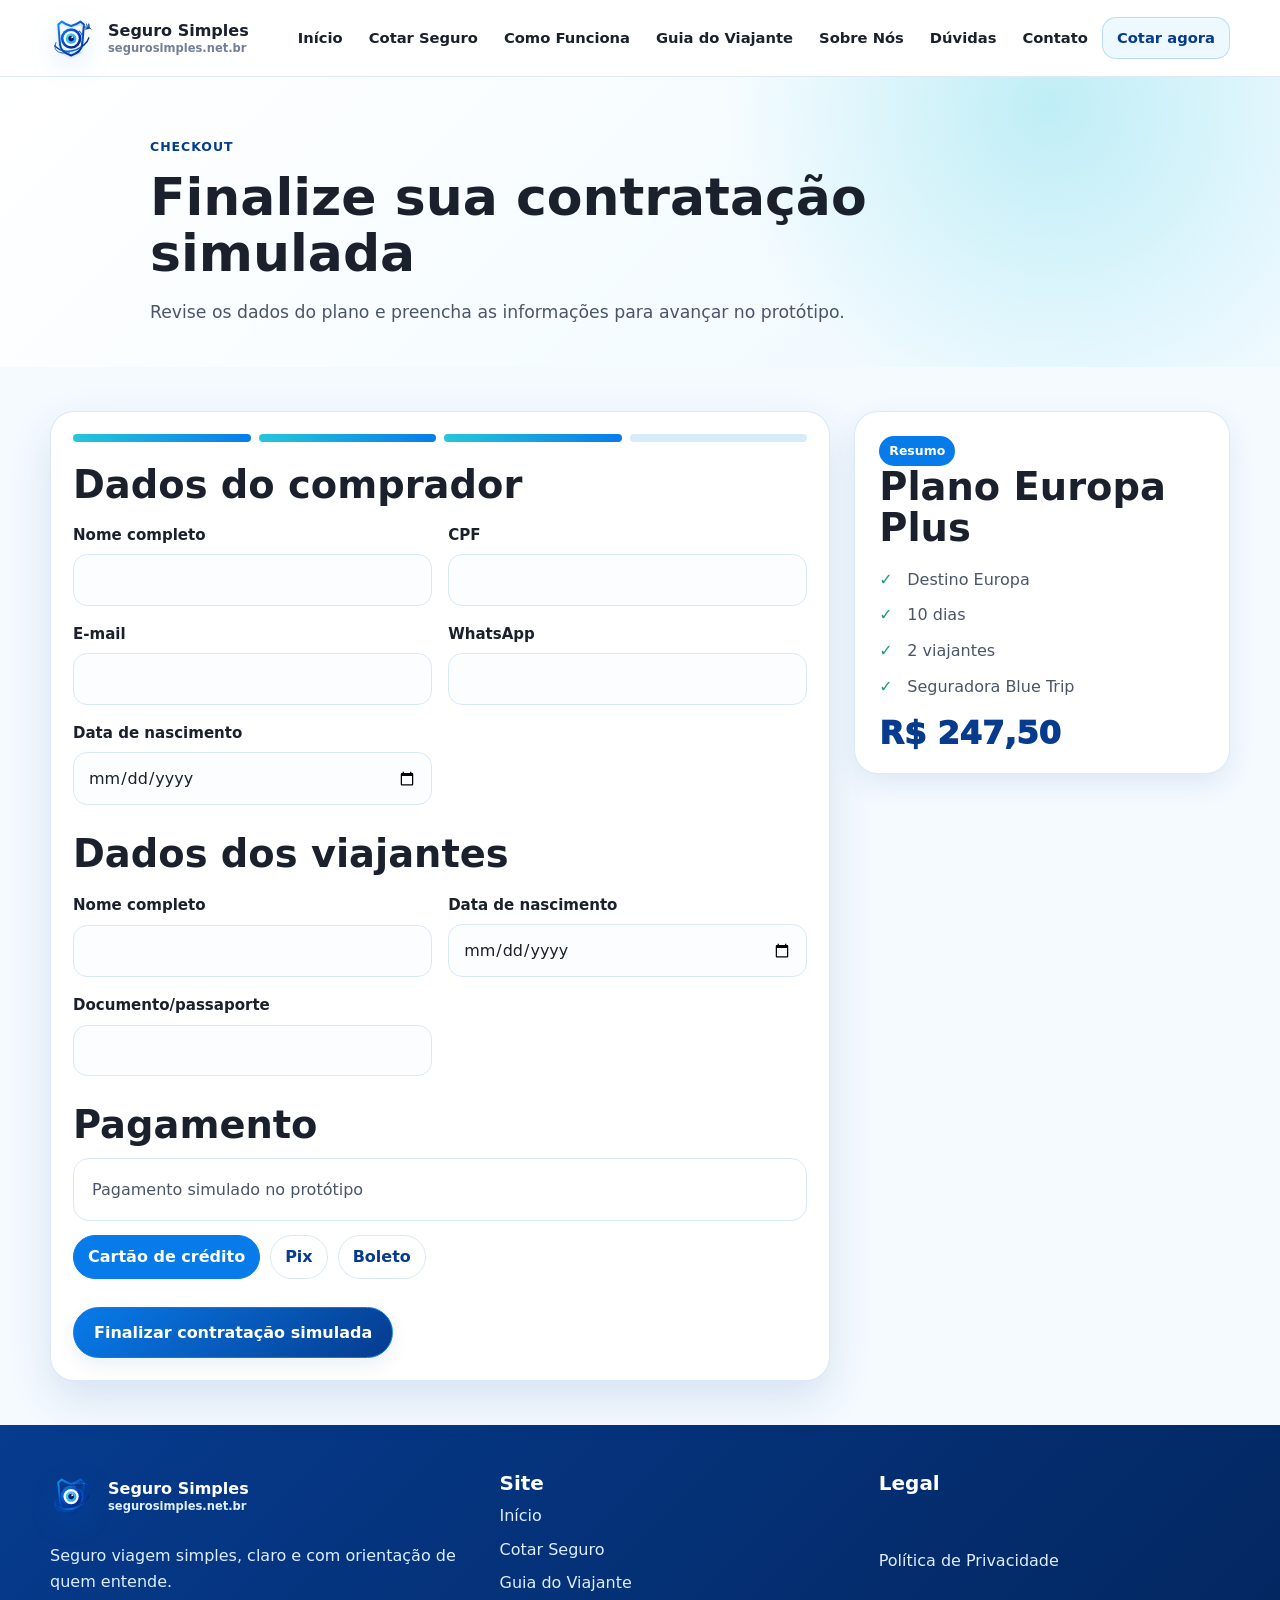
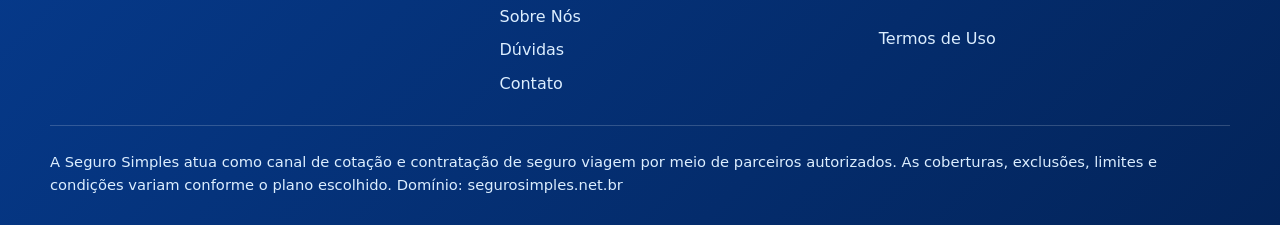
==== checkout.html @ 6fccfe66 "primeiro commit" ====
<!doctype html><html lang="pt-BR"><head><meta charset="utf-8"><meta name="viewport" content="width=device-width, initial-scale=1"><title>Checkout simulado | Seguro Simples</title><meta name="description" content="Tela visual de checkout simulado para contratação de seguro viagem."><link rel="icon" type="image/svg+xml" href="assets/logo-seguro-simples.svg">
  <link rel="stylesheet" href="assets/css/styles.css"></head><body>
<header class="site-header"><div class="nav-wrap"><a class="brand" href="index.html"><img class="brand-mark" src="assets/logo-seguro-simples.svg" alt="Ícone Seguro Simples"><span class="brand-text"><strong>Seguro Simples</strong><small>segurosimples.net.br</small></span></a><button class="hamburger" type="button" data-menu-toggle aria-label="Abrir menu" aria-expanded="false"><span></span></button><nav class="nav-menu" data-menu><a href="index.html">Início</a><a href="cotacao.html">Cotar Seguro</a><a href="index.html#como-funciona">Como Funciona</a><a href="guia.html">Guia do Viajante</a><a href="sobre.html">Sobre Nós</a><a href="faq.html">Dúvidas</a><a href="contato.html">Contato</a><a class="btn btn-primary btn-small" href="cotacao.html">Cotar agora</a></nav></div></header>
<main><section class="page-hero"><div class="container"><p class="eyebrow">Checkout</p><h1>Finalize sua contratação simulada</h1><p class="lead">Revise os dados do plano e preencha as informações para avançar no protótipo.</p></div></section>
<section class="section compact"><div class="container checkout-layout"><form class="form-card" data-redirect-form="confirmacao.html"><div class="progress"><span class="active"></span><span class="active"></span><span class="active"></span><span></span></div><h2>Dados do comprador</h2><div class="form-grid two" style="margin-top:18px"><div class="field"><label for="nomec">Nome completo</label><input id="nomec" required></div><div class="field"><label for="cpf">CPF</label><input id="cpf" required></div><div class="field"><label for="emailc">E-mail</label><input id="emailc" required type="email"></div><div class="field"><label for="wac">WhatsApp</label><input id="wac" required></div><div class="field"><label for="nasc">Data de nascimento</label><input id="nasc" required type="date"></div></div><h2 style="margin-top:28px">Dados dos viajantes</h2><div class="form-grid two" style="margin-top:18px"><div class="field"><label for="viajante">Nome completo</label><input id="viajante" required></div><div class="field"><label for="nascv">Data de nascimento</label><input id="nascv" required type="date"></div><div class="field"><label for="doc">Documento/passaporte</label><input id="doc" required></div></div><h2 style="margin-top:28px">Pagamento</h2><p class="notice" style="margin-top:12px">Pagamento simulado no protótipo</p><div class="filters" style="margin-top:14px"><button class="filter-btn is-active" type="button" data-filter>Cartão de crédito</button><button class="filter-btn" type="button" data-filter>Pix</button><button class="filter-btn" type="button" data-filter>Boleto</button></div><div class="actions"><button class="btn btn-primary" type="submit">Finalizar contratação simulada</button></div></form><aside class="card summary-sticky"><span class="badge blue">Resumo</span><h2>Plano Europa Plus</h2><ul class="feature-list"><li>Destino Europa</li><li>10 dias</li><li>2 viajantes</li><li>Seguradora Blue Trip</li></ul><p class="price" style="margin-top:18px">R$ 247,50</p></aside></div></section></main>
<footer class="site-footer"><div class="container footer-grid"><div><a class="brand" href="index.html"><img class="brand-mark" src="assets/logo-seguro-simples.svg" alt="Ícone Seguro Simples"><span class="brand-text"><strong>Seguro Simples</strong><small>segurosimples.net.br</small></span></a><p style="margin-top:16px">Seguro viagem simples, claro e com orientação de quem entende.</p></div><div class="footer-links"><h3>Site</h3><a href="index.html">Início</a><a href="cotacao.html">Cotar Seguro</a><a href="guia.html">Guia do Viajante</a><a href="sobre.html">Sobre Nós</a><a href="faq.html">Dúvidas</a><a href="contato.html">Contato</a></div><div class="footer-links"><h3>Legal</h3><a href="privacidade.html">Política de Privacidade</a><a href="termos.html">Termos de Uso</a></div></div><div class="container footer-note">A Seguro Simples atua como canal de cotação e contratação de seguro viagem por meio de parceiros autorizados. As coberturas, exclusões, limites e condições variam conforme o plano escolhido. Domínio: segurosimples.net.br</div></footer><script src="assets/js/main.js"></script></body></html>
---- assets/css/styles.css ----
:root {
  --blue-900: #063b8e;
  --blue-700: #087bea;
  --blue-500: #2da3ff;
  --aqua: #26c6da;
  --sand: #f8e9c8;
  --sky: #f4faff;
  --white: #ffffff;
  --text: #4a5568;
  --dark: #1a202c;
  --muted: #718096;
  --line: #d9e8f7;
  --success: #1f9d72;
  --warning: #b7791f;
  --shadow: 0 18px 45px rgba(6, 59, 142, 0.12);
  --shadow-soft: 0 10px 28px rgba(6, 59, 142, 0.09);
  --radius: 24px;
  --radius-sm: 16px;
  --max: 1180px;
  --header-h: 76px;
  font-family: Inter, ui-sans-serif, system-ui, -apple-system, BlinkMacSystemFont, "Segoe UI", sans-serif;
}

* {
  box-sizing: border-box;
}

html {
  scroll-behavior: smooth;
}

body {
  margin: 0;
  color: var(--text);
  background: var(--sky);
  line-height: 1.6;
}

body.menu-open {
  overflow: hidden;
}

img,
svg {
  max-width: 100%;
}

a {
  color: inherit;
  text-decoration: none;
}

button,
input,
select,
textarea {
  font: inherit;
}

button {
  cursor: pointer;
}

:focus-visible {
  outline: 3px solid rgba(38, 198, 218, 0.8);
  outline-offset: 3px;
}

.site-header {
  position: sticky;
  top: 0;
  z-index: 50;
  min-height: var(--header-h);
  background: rgba(255, 255, 255, 0.92);
  border-bottom: 1px solid rgba(217, 232, 247, 0.9);
  backdrop-filter: blur(18px);
}

.home-page .site-header {
  position: fixed;
  inset: 0 0 auto;
  background: transparent;
  border-bottom-color: transparent;
  backdrop-filter: none;
  transition: background 0.25s ease, border-color 0.25s ease, backdrop-filter 0.25s ease, box-shadow 0.25s ease;
}

.home-page .site-header:not(.is-scrolled) .brand,
.home-page .site-header:not(.is-scrolled) .brand-text small,
.home-page .site-header:not(.is-scrolled) .nav-menu a:not(.btn) {
  color: var(--white);
}

.home-page .site-header:not(.is-scrolled) .hamburger {
  border-color: rgba(255, 255, 255, 0.35);
  background: rgba(255, 255, 255, 0.12);
}

.home-page .site-header:not(.is-scrolled) .hamburger span,
.home-page .site-header:not(.is-scrolled) .hamburger span::before,
.home-page .site-header:not(.is-scrolled) .hamburger span::after {
  background: var(--white);
}

.home-page .site-header:not(.is-scrolled) .nav-menu.is-open a:not(.btn) {
  color: var(--dark);
}

.home-page .site-header:not(.is-scrolled) .nav-menu.is-open a:not(.btn):hover,
.home-page .site-header:not(.is-scrolled) .nav-menu.is-open a:not(.btn).active {
  color: var(--blue-900);
  background: #ecf7ff;
}

.home-page .site-header.is-scrolled {
  background: rgba(255, 255, 255, 0.92);
  border-bottom-color: rgba(217, 232, 247, 0.9);
  box-shadow: 0 10px 30px rgba(6, 59, 142, 0.08);
  backdrop-filter: blur(18px);
}

.nav-wrap,
.container {
  width: min(var(--max), calc(100% - 32px));
  margin-inline: auto;
}

.nav-wrap {
  display: flex;
  align-items: center;
  justify-content: space-between;
  gap: 20px;
  min-height: var(--header-h);
}

.brand {
  display: inline-flex;
  align-items: center;
  gap: 12px;
  color: var(--dark);
  font-weight: 800;
  letter-spacing: 0;
}

.brand-mark {
  width: 46px;
  height: 46px;
  flex: 0 0 auto;
  object-fit: contain;
  filter: drop-shadow(0 8px 14px rgba(8, 123, 234, 0.18));
}

.brand-text {
  display: grid;
  line-height: 1.08;
}

.brand-text small {
  margin-top: 3px;
  color: var(--muted);
  font-size: 0.72rem;
  font-weight: 700;
}

.nav-menu {
  position: fixed;
  inset: var(--header-h) 0 auto 0;
  display: none;
  flex-direction: column;
  gap: 10px;
  padding: 20px;
  background: var(--white);
  border-bottom: 1px solid var(--line);
  box-shadow: var(--shadow);
}

.nav-menu.is-open {
  display: flex;
}

.nav-menu a {
  padding: 10px 12px;
  color: var(--dark);
  font-weight: 700;
  border-radius: 14px;
  transition: color 0.2s ease, background 0.2s ease, box-shadow 0.2s ease;
}

.nav-menu a:hover,
.nav-menu a.active {
  color: var(--blue-900);
  background: #ecf7ff;
}

.hamburger {
  display: inline-grid;
  place-items: center;
  width: 44px;
  height: 44px;
  border: 1px solid var(--line);
  border-radius: 14px;
  background: var(--white);
}

.hamburger span,
.hamburger span::before,
.hamburger span::after {
  display: block;
  width: 20px;
  height: 2px;
  background: var(--blue-900);
  border-radius: 99px;
}

.hamburger span {
  position: relative;
}

.hamburger span::before,
.hamburger span::after {
  content: "";
  position: absolute;
  left: 0;
}

.hamburger span::before {
  top: -7px;
}

.hamburger span::after {
  top: 7px;
}

.section {
  padding: 72px 0;
}

.section.compact {
  padding: 44px 0;
}

.section-title {
  max-width: 760px;
  margin: 0 0 28px;
}

.eyebrow {
  display: inline-flex;
  align-items: center;
  gap: 8px;
  margin: 0 0 12px;
  color: var(--blue-900);
  font-size: 0.78rem;
  font-weight: 900;
  letter-spacing: 0.08em;
  text-transform: uppercase;
}

h1,
h2,
h3 {
  margin: 0;
  color: var(--dark);
  line-height: 1.08;
  letter-spacing: 0;
}

h1 {
  font-size: clamp(2rem, 4.8vw, 3.7rem);
  max-width: 920px;
}

h2 {
  font-size: clamp(1.55rem, 3vw, 2.45rem);
}

h3 {
  font-size: 1.25rem;
}

p {
  margin: 0;
}

.lead {
  margin-top: 18px;
  max-width: 700px;
  color: var(--text);
  font-size: 1.08rem;
}

.hero {
  position: relative;
  overflow: hidden;
  min-height: 620px;
  padding: 132px 0 150px;
  background:
    radial-gradient(circle at 18% 18%, rgba(94, 232, 255, 0.28), transparent 26%),
    radial-gradient(circle at 88% 22%, rgba(248, 233, 200, 0.20), transparent 25%),
    linear-gradient(145deg, #032b72 0%, var(--blue-900) 44%, var(--blue-700) 100%);
}

.hero::before,
.hero::after {
  content: "";
  position: absolute;
  pointer-events: none;
}

.hero::before {
  right: -150px;
  top: -170px;
  width: 520px;
  height: 520px;
  border-radius: 50%;
  border: 1px solid rgba(255, 255, 255, 0.18);
  background: radial-gradient(circle, rgba(255, 255, 255, 0.13), rgba(38, 198, 218, 0.07) 52%, transparent 72%);
}

.hero::after {
  left: 0;
  right: 0;
  bottom: -1px;
  width: 100%;
  height: 118px;
  background: var(--sky);
  clip-path: ellipse(72% 88% at 50% 100%);
}

.hero-grid {
  position: relative;
  z-index: 1;
  display: grid;
  gap: 30px;
  place-items: center;
  text-align: center;
}

.hero-copy {
  max-width: 900px;
}

.hero .eyebrow {
  color: #d8f9ff;
}

.hero h1,
.hero .lead {
  color: var(--white);
  margin-inline: auto;
}

.hero h1 {
  font-size: clamp(2.45rem, 6.2vw, 5.25rem);
}

.hero-actions,
.actions {
  display: flex;
  flex-wrap: wrap;
  gap: 12px;
  margin-top: 28px;
}

.hero-actions {
  justify-content: center;
}

.santorini-card {
  min-height: 360px;
  padding: 24px;
  border: 1px solid rgba(255, 255, 255, 0.9);
  border-radius: 34px;
  background: linear-gradient(180deg, rgba(255, 255, 255, 0.85), rgba(255, 255, 255, 0.62));
  box-shadow: var(--shadow);
}

.dome-scene {
  position: relative;
  height: 310px;
  overflow: hidden;
  border-radius: 28px;
  background: linear-gradient(180deg, #bfeeff 0%, #ffffff 52%, #e7f8ff 100%);
}

.sun {
  position: absolute;
  top: 34px;
  right: 42px;
  width: 74px;
  height: 74px;
  background: var(--sand);
  border-radius: 999px;
  box-shadow: 0 0 50px rgba(248, 233, 200, 0.9);
}

.dome {
  position: absolute;
  left: 44px;
  bottom: 118px;
  width: 158px;
  height: 88px;
  background: var(--blue-900);
  border-radius: 120px 120px 16px 16px;
}

.building {
  position: absolute;
  bottom: 54px;
  width: 210px;
  height: 122px;
  background: var(--white);
  border: 1px solid rgba(217, 232, 247, 0.85);
  box-shadow: var(--shadow-soft);
}

.building.one {
  left: 22px;
  border-radius: 22px 22px 12px 12px;
}

.building.two {
  right: 32px;
  bottom: 76px;
  width: 190px;
  height: 112px;
  border-radius: 22px;
}

.door,
.window {
  position: absolute;
  background: var(--blue-700);
}

.door {
  left: 78px;
  bottom: 0;
  width: 44px;
  height: 68px;
  border-radius: 24px 24px 0 0;
}

.window {
  top: 34px;
  right: 42px;
  width: 32px;
  height: 32px;
  border-radius: 50% 50% 12px 12px;
}

.waves {
  position: absolute;
  inset: auto 0 0;
  height: 78px;
  background:
    radial-gradient(60px 20px at 12% 12%, rgba(255, 255, 255, 0.95), transparent 72%),
    radial-gradient(80px 24px at 36% 24%, rgba(255, 255, 255, 0.9), transparent 72%),
    radial-gradient(70px 22px at 68% 18%, rgba(255, 255, 255, 0.85), transparent 72%),
    linear-gradient(180deg, var(--aqua), var(--blue-700));
}

.btn {
  display: inline-flex;
  align-items: center;
  justify-content: center;
  min-height: 48px;
  padding: 12px 20px;
  color: var(--blue-900);
  font-weight: 900;
  border: 1px solid var(--line);
  border-radius: 999px;
  background: var(--white);
  box-shadow: 0 8px 18px rgba(6, 59, 142, 0.08);
  transition: transform 0.2s ease, box-shadow 0.2s ease, background 0.2s ease;
}

.btn:hover {
  transform: translateY(-2px);
  box-shadow: 0 14px 26px rgba(6, 59, 142, 0.14);
}

.btn-primary {
  color: var(--white);
  border-color: var(--blue-700);
  background: linear-gradient(135deg, var(--blue-700), var(--blue-900));
}

.btn-secondary {
  color: var(--blue-900);
  border-color: rgba(8, 123, 234, 0.32);
}

.btn-small {
  min-height: 38px;
  padding: 8px 14px;
  font-size: 0.9rem;
}

.nav-menu .btn-primary {
  min-height: 38px;
  padding: 8px 14px;
  color: var(--blue-900);
  border-color: rgba(8, 123, 234, 0.22);
  background: #edf8ff;
  box-shadow: none;
}

.nav-menu .btn-primary:hover {
  color: var(--white);
  background: var(--blue-700);
}

.home-page .site-header:not(.is-scrolled) .nav-menu .btn-primary {
  color: var(--white);
  border-color: rgba(255, 255, 255, 0.38);
  background: rgba(255, 255, 255, 0.14);
}

.home-page .site-header:not(.is-scrolled) .nav-menu .btn-primary:hover {
  color: var(--blue-900);
  background: var(--white);
}

.grid {
  display: grid;
  gap: 18px;
}

.grid-2,
.grid-3,
.grid-4 {
  grid-template-columns: 1fr;
}

.card {
  padding: 24px;
  border: 1px solid rgba(217, 232, 247, 0.9);
  border-radius: var(--radius);
  background: var(--white);
  box-shadow: var(--shadow-soft);
  transition: transform 0.2s ease, box-shadow 0.2s ease;
}

.card:hover {
  transform: translateY(-3px);
  box-shadow: var(--shadow);
}

.icon {
  display: grid;
  place-items: center;
  width: 48px;
  height: 48px;
  margin-bottom: 16px;
  color: var(--blue-900);
  font-weight: 900;
  background: linear-gradient(135deg, #e9fbff, #f7fbff);
  border: 1px solid var(--line);
  border-radius: 16px;
}

.badge {
  display: inline-flex;
  align-items: center;
  width: fit-content;
  min-height: 28px;
  padding: 5px 10px;
  color: var(--blue-900);
  font-size: 0.78rem;
  font-weight: 900;
  border-radius: 999px;
  background: #e8fbff;
}

.badge.sand {
  background: var(--sand);
}

.badge.blue {
  color: var(--white);
  background: var(--blue-700);
}

.notice,
.success-message,
.summary-box {
  padding: 18px;
  border: 1px solid var(--line);
  border-radius: var(--radius-sm);
  background: rgba(255, 255, 255, 0.8);
}

.notice {
  color: var(--text);
}

.success-message {
  display: none;
  color: var(--success);
  font-weight: 800;
}

.success-message.is-visible {
  display: block;
}

.form-card,
.quick-quote {
  padding: 22px;
  border: 1px solid rgba(217, 232, 247, 0.95);
  border-radius: var(--radius);
  background: var(--white);
  box-shadow: var(--shadow);
}

.form-grid {
  display: grid;
  gap: 16px;
}

.field {
  display: grid;
  gap: 7px;
}

.field label,
.checkbox {
  color: var(--dark);
  font-size: 0.94rem;
  font-weight: 800;
}

.field input,
.field select,
.field textarea {
  width: 100%;
  min-height: 48px;
  padding: 12px 14px;
  color: var(--dark);
  border: 1px solid var(--line);
  border-radius: 14px;
  background: #fbfdff;
}

.field textarea {
  min-height: 130px;
  resize: vertical;
}

.checkbox {
  display: flex;
  gap: 10px;
  align-items: flex-start;
  line-height: 1.45;
}

.checkbox input {
  width: 20px;
  height: 20px;
  margin-top: 2px;
  accent-color: var(--blue-700);
}

.page-hero {
  padding: 56px 0 40px;
  background:
    radial-gradient(circle at 82% 10%, rgba(38, 198, 218, 0.25), transparent 30%),
    linear-gradient(135deg, #ffffff, #edf9ff);
}

.page-hero .container {
  max-width: 980px;
}

.page-hero h1 {
  font-size: clamp(1.95rem, 4.2vw, 3.25rem);
}

.progress {
  display: grid;
  grid-template-columns: repeat(4, 1fr);
  gap: 8px;
  margin-bottom: 22px;
}

.progress span {
  height: 8px;
  border-radius: 999px;
  background: #d7ecfb;
}

.progress span.active {
  background: linear-gradient(90deg, var(--aqua), var(--blue-700));
}

.filters {
  display: flex;
  flex-wrap: wrap;
  gap: 10px;
}

.filter-btn {
  min-height: 40px;
  padding: 8px 14px;
  color: var(--blue-900);
  font-weight: 800;
  border: 1px solid var(--line);
  border-radius: 999px;
  background: var(--white);
}

.filter-btn.is-active {
  color: var(--white);
  border-color: var(--blue-700);
  background: var(--blue-700);
}

.price {
  color: var(--blue-900);
  font-size: 2rem;
  font-weight: 950;
  line-height: 1;
}

.feature-list,
.check-list {
  display: grid;
  gap: 10px;
  padding: 0;
  margin: 18px 0 0;
  list-style: none;
}

.feature-list li,
.check-list li {
  position: relative;
  padding-left: 28px;
}

.feature-list li::before,
.check-list li::before {
  content: "✓";
  position: absolute;
  left: 0;
  top: 0;
  color: var(--success);
  font-weight: 900;
}

.tabs {
  display: flex;
  flex-wrap: wrap;
  gap: 10px;
  margin-bottom: 16px;
}

.tab-panel {
  display: none;
}

.tab-panel.is-active {
  display: block;
}

.accordion {
  display: grid;
  gap: 12px;
}

.accordion-item {
  border: 1px solid var(--line);
  border-radius: 18px;
  background: var(--white);
  overflow: hidden;
}

.accordion-trigger {
  display: flex;
  justify-content: space-between;
  gap: 18px;
  width: 100%;
  padding: 18px;
  color: var(--dark);
  font-weight: 900;
  text-align: left;
  border: 0;
  background: transparent;
}

.accordion-trigger span:last-child {
  color: var(--blue-700);
  font-size: 1.25rem;
}

.accordion-content {
  display: none;
  padding: 0 18px 18px;
}

.accordion-item.is-open .accordion-content {
  display: block;
}

.placeholder-photo {
  display: grid;
  place-items: center;
  min-height: 260px;
  color: var(--blue-900);
  border-radius: var(--radius);
  background:
    radial-gradient(circle at 50% 30%, rgba(38, 198, 218, 0.22), transparent 28%),
    linear-gradient(145deg, #ffffff, #e8f8ff);
  border: 1px solid var(--line);
  box-shadow: var(--shadow-soft);
}

.placeholder-avatar {
  display: grid;
  place-items: center;
  width: 112px;
  height: 112px;
  margin: 0 auto 18px;
  color: var(--white);
  font-size: 2rem;
  font-weight: 900;
  background: linear-gradient(135deg, var(--aqua), var(--blue-900));
  border-radius: 50%;
}

.checkout-layout {
  display: grid;
  gap: 24px;
}

.summary-sticky {
  align-self: start;
}

.site-footer {
  padding: 48px 0 28px;
  color: #dceeff;
  background: linear-gradient(135deg, var(--blue-900), #03245a);
}

.site-footer .brand,
.site-footer h3 {
  color: var(--white);
}

.site-footer .brand-text small,
.site-footer p,
.site-footer a {
  color: #dceeff;
}

.footer-grid {
  display: grid;
  gap: 28px;
}

.footer-links {
  display: grid;
  gap: 8px;
}

.footer-note {
  padding-top: 24px;
  margin-top: 28px;
  border-top: 1px solid rgba(255, 255, 255, 0.18);
  font-size: 0.92rem;
}

@media (min-width: 720px) {
  .grid-2 {
    grid-template-columns: repeat(2, minmax(0, 1fr));
  }

  .grid-3 {
    grid-template-columns: repeat(3, minmax(0, 1fr));
  }

  .grid-4 {
    grid-template-columns: repeat(2, minmax(0, 1fr));
  }

  .form-grid.two {
    grid-template-columns: repeat(2, minmax(0, 1fr));
  }

  .footer-grid {
    grid-template-columns: 1.2fr 1fr 1fr;
  }
}

@media (min-width: 1024px) {
  .hamburger {
    display: none;
  }

  .nav-menu {
    position: static;
    display: flex;
    flex-direction: row;
    align-items: center;
    gap: 2px;
    padding: 0;
    background: transparent;
    border: 0;
    box-shadow: none;
  }

  .nav-menu a {
    font-size: 0.92rem;
  }

  .home-page .site-header:not(.is-scrolled) .nav-menu a:not(.btn):hover,
  .home-page .site-header:not(.is-scrolled) .nav-menu a:not(.btn).active {
    color: var(--white);
    background: rgba(255, 255, 255, 0.12);
  }

  .grid-4 {
    grid-template-columns: repeat(4, minmax(0, 1fr));
  }

  .checkout-layout {
    grid-template-columns: minmax(0, 1.35fr) minmax(320px, 0.65fr);
  }

  .summary-sticky {
    position: sticky;
    top: calc(var(--header-h) + 18px);
  }
}

@media (max-width: 420px) {
  .nav-wrap,
  .container {
    width: min(var(--max), calc(100% - 22px));
  }

  .brand-mark {
    width: 40px;
    height: 40px;
  }

  .brand-text strong {
    font-size: 0.94rem;
  }

  .brand-text small {
    font-size: 0.65rem;
  }

  .hero,
  .section {
    padding-block: 48px;
  }

  .hero {
    min-height: 560px;
    padding-top: 112px;
    padding-bottom: 120px;
  }

  .card,
  .form-card,
  .quick-quote {
    padding: 18px;
  }
}
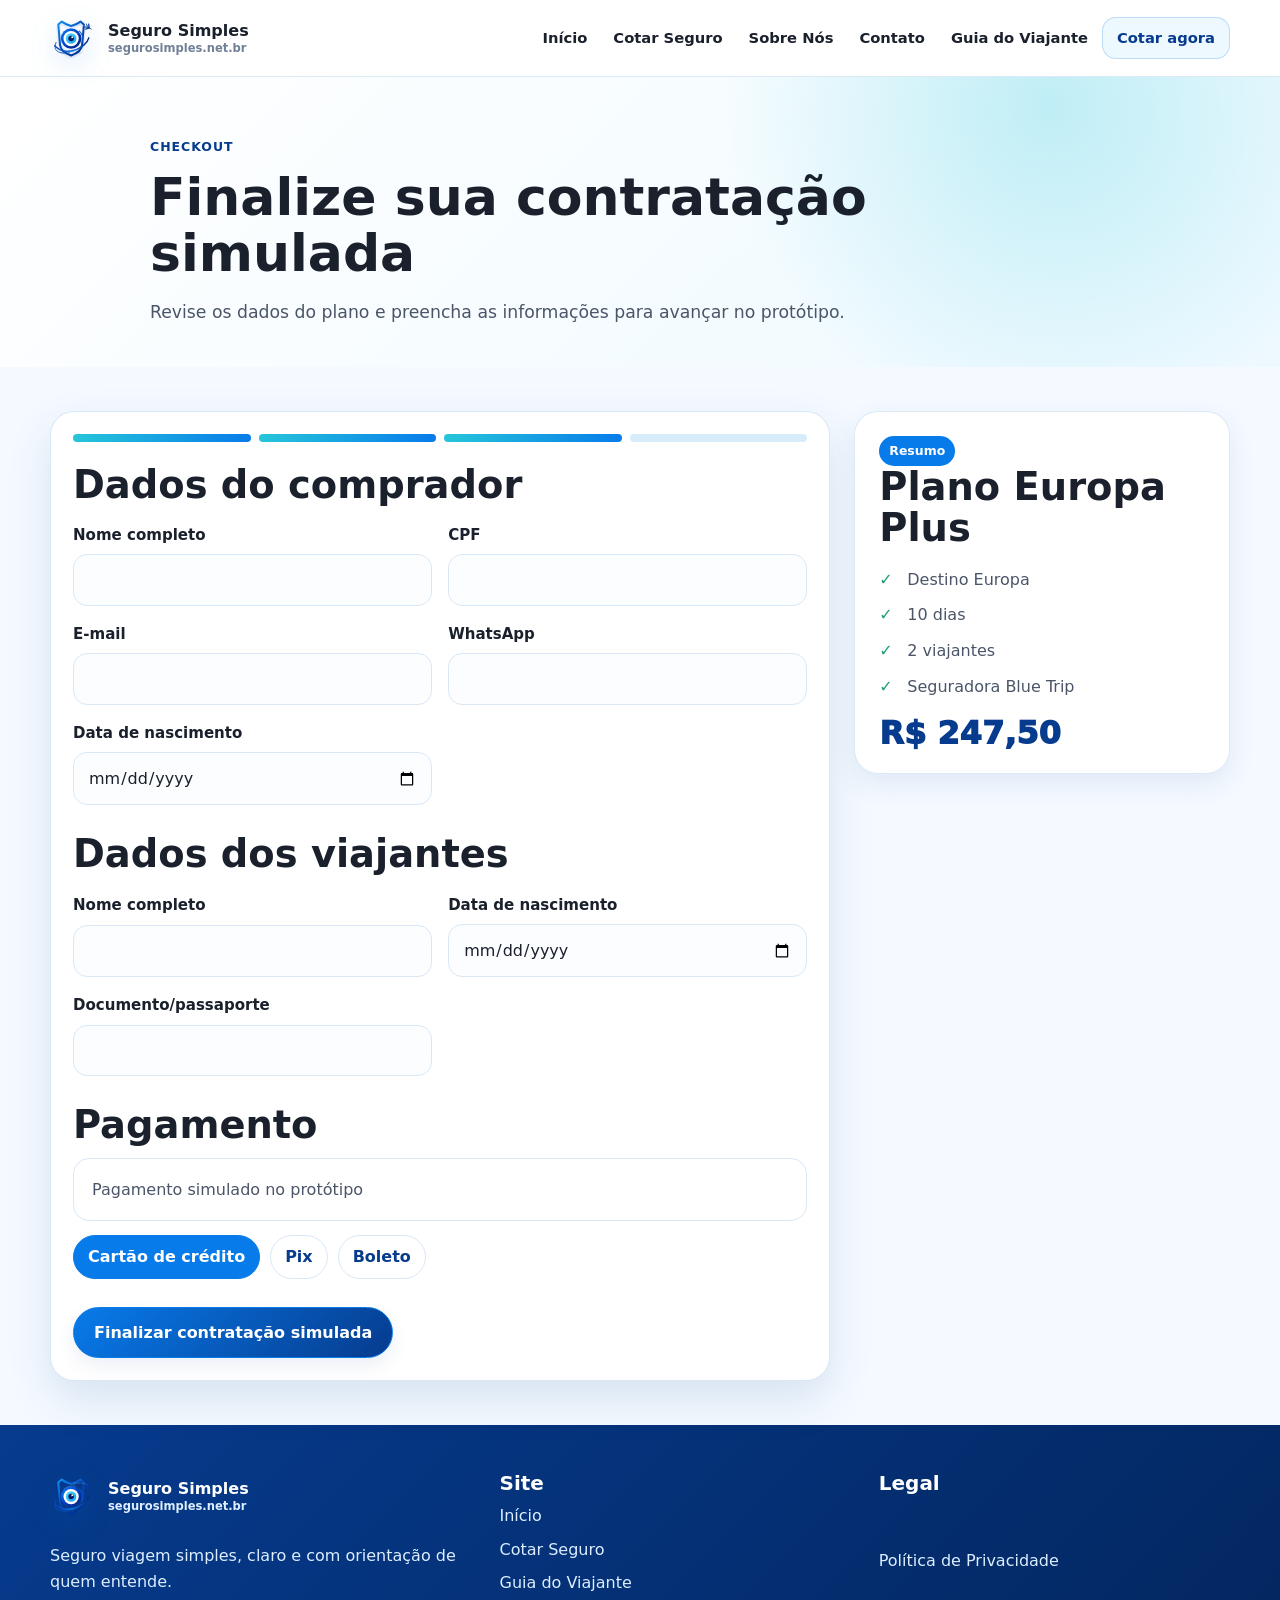
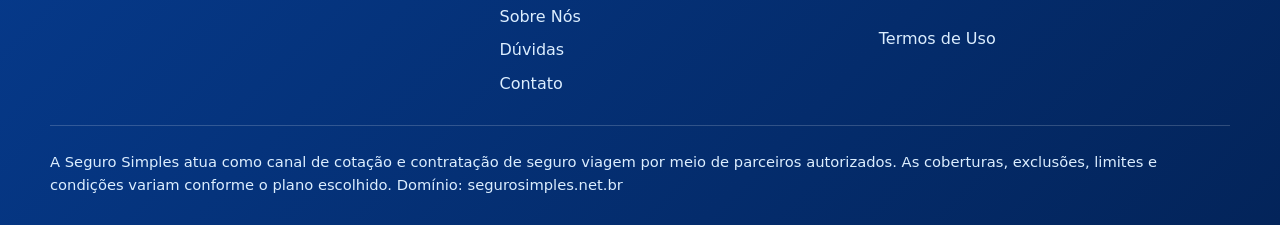
==== commit 14584361: "mudanças para design mais visual" ====
--- a/checkout.html
+++ b/checkout.html
@@ -1,6 +1,6 @@
 <!doctype html><html lang="pt-BR"><head><meta charset="utf-8"><meta name="viewport" content="width=device-width, initial-scale=1"><title>Checkout simulado | Seguro Simples</title><meta name="description" content="Tela visual de checkout simulado para contratação de seguro viagem."><link rel="icon" type="image/svg+xml" href="assets/logo-seguro-simples.svg">
   <link rel="stylesheet" href="assets/css/styles.css"></head><body>
-<header class="site-header"><div class="nav-wrap"><a class="brand" href="index.html"><img class="brand-mark" src="assets/logo-seguro-simples.svg" alt="Ícone Seguro Simples"><span class="brand-text"><strong>Seguro Simples</strong><small>segurosimples.net.br</small></span></a><button class="hamburger" type="button" data-menu-toggle aria-label="Abrir menu" aria-expanded="false"><span></span></button><nav class="nav-menu" data-menu><a href="index.html">Início</a><a href="cotacao.html">Cotar Seguro</a><a href="index.html#como-funciona">Como Funciona</a><a href="guia.html">Guia do Viajante</a><a href="sobre.html">Sobre Nós</a><a href="faq.html">Dúvidas</a><a href="contato.html">Contato</a><a class="btn btn-primary btn-small" href="cotacao.html">Cotar agora</a></nav></div></header>
+<header class="site-header"><div class="nav-wrap"><a class="brand" href="index.html"><img class="brand-mark" src="assets/logo-seguro-simples.svg" alt="Ícone Seguro Simples"><span class="brand-text"><strong>Seguro Simples</strong><small>segurosimples.net.br</small></span></a><button class="hamburger" type="button" data-menu-toggle aria-label="Abrir menu" aria-expanded="false"><span></span></button><nav class="nav-menu" data-menu><a href="index.html">Início</a><a href="cotacao.html">Cotar Seguro</a><a href="sobre.html">Sobre Nós</a><a href="contato.html">Contato</a><a href="guia.html">Guia do Viajante</a><a class="btn btn-primary btn-small" href="cotacao.html">Cotar agora</a></nav></div></header>
 <main><section class="page-hero"><div class="container"><p class="eyebrow">Checkout</p><h1>Finalize sua contratação simulada</h1><p class="lead">Revise os dados do plano e preencha as informações para avançar no protótipo.</p></div></section>
 <section class="section compact"><div class="container checkout-layout"><form class="form-card" data-redirect-form="confirmacao.html"><div class="progress"><span class="active"></span><span class="active"></span><span class="active"></span><span></span></div><h2>Dados do comprador</h2><div class="form-grid two" style="margin-top:18px"><div class="field"><label for="nomec">Nome completo</label><input id="nomec" required></div><div class="field"><label for="cpf">CPF</label><input id="cpf" required></div><div class="field"><label for="emailc">E-mail</label><input id="emailc" required type="email"></div><div class="field"><label for="wac">WhatsApp</label><input id="wac" required></div><div class="field"><label for="nasc">Data de nascimento</label><input id="nasc" required type="date"></div></div><h2 style="margin-top:28px">Dados dos viajantes</h2><div class="form-grid two" style="margin-top:18px"><div class="field"><label for="viajante">Nome completo</label><input id="viajante" required></div><div class="field"><label for="nascv">Data de nascimento</label><input id="nascv" required type="date"></div><div class="field"><label for="doc">Documento/passaporte</label><input id="doc" required></div></div><h2 style="margin-top:28px">Pagamento</h2><p class="notice" style="margin-top:12px">Pagamento simulado no protótipo</p><div class="filters" style="margin-top:14px"><button class="filter-btn is-active" type="button" data-filter>Cartão de crédito</button><button class="filter-btn" type="button" data-filter>Pix</button><button class="filter-btn" type="button" data-filter>Boleto</button></div><div class="actions"><button class="btn btn-primary" type="submit">Finalizar contratação simulada</button></div></form><aside class="card summary-sticky"><span class="badge blue">Resumo</span><h2>Plano Europa Plus</h2><ul class="feature-list"><li>Destino Europa</li><li>10 dias</li><li>2 viajantes</li><li>Seguradora Blue Trip</li></ul><p class="price" style="margin-top:18px">R$ 247,50</p></aside></div></section></main>
 <footer class="site-footer"><div class="container footer-grid"><div><a class="brand" href="index.html"><img class="brand-mark" src="assets/logo-seguro-simples.svg" alt="Ícone Seguro Simples"><span class="brand-text"><strong>Seguro Simples</strong><small>segurosimples.net.br</small></span></a><p style="margin-top:16px">Seguro viagem simples, claro e com orientação de quem entende.</p></div><div class="footer-links"><h3>Site</h3><a href="index.html">Início</a><a href="cotacao.html">Cotar Seguro</a><a href="guia.html">Guia do Viajante</a><a href="sobre.html">Sobre Nós</a><a href="faq.html">Dúvidas</a><a href="contato.html">Contato</a></div><div class="footer-links"><h3>Legal</h3><a href="privacidade.html">Política de Privacidade</a><a href="termos.html">Termos de Uso</a></div></div><div class="container footer-note">A Seguro Simples atua como canal de cotação e contratação de seguro viagem por meio de parceiros autorizados. As coberturas, exclusões, limites e condições variam conforme o plano escolhido. Domínio: segurosimples.net.br</div></footer><script src="assets/js/main.js"></script></body></html>
--- a/assets/css/styles.css
+++ b/assets/css/styles.css
@@ -294,10 +294,12 @@
   overflow: hidden;
   min-height: 620px;
   padding: 132px 0 150px;
-  background:
-    radial-gradient(circle at 18% 18%, rgba(94, 232, 255, 0.28), transparent 26%),
-    radial-gradient(circle at 88% 22%, rgba(248, 233, 200, 0.20), transparent 25%),
-    linear-gradient(145deg, #032b72 0%, var(--blue-900) 44%, var(--blue-700) 100%);
+  background-image:
+    linear-gradient(145deg, rgba(3, 43, 114, 0.82) 0%, rgba(6, 59, 142, 0.74) 46%, rgba(8, 123, 234, 0.58) 100%),
+    radial-gradient(circle at 18% 18%, rgba(94, 232, 255, 0.18), transparent 28%),
+    url("../Santorini_wave_pattern.webp");
+  background-position: center, center, center;
+  background-size: cover, cover, cover;
 }
 
 .hero::before,
@@ -828,6 +830,281 @@
   border-radius: 50%;
 }
 
+.process-section {
+  position: relative;
+  overflow: hidden;
+  background:
+    radial-gradient(circle at 92% 8%, rgba(38, 198, 218, 0.14), transparent 28%),
+    linear-gradient(180deg, var(--sky), #ffffff);
+}
+
+.process-title {
+  max-width: 860px;
+}
+
+.process-list {
+  position: relative;
+  display: grid;
+  gap: 28px;
+}
+
+.process-list::before {
+  content: "";
+  position: absolute;
+  left: 24px;
+  top: 34px;
+  bottom: 34px;
+  width: 2px;
+  background: linear-gradient(180deg, transparent, rgba(8, 123, 234, 0.28), transparent);
+}
+
+.process-step {
+  position: relative;
+  display: grid;
+  gap: 18px;
+  align-items: center;
+  padding-left: 48px;
+}
+
+.process-step::before {
+  content: "";
+  position: absolute;
+  left: 15px;
+  top: 34px;
+  width: 20px;
+  height: 20px;
+  border: 5px solid var(--white);
+  border-radius: 999px;
+  background: var(--blue-700);
+  box-shadow: 0 8px 20px rgba(8, 123, 234, 0.25);
+}
+
+.process-media {
+  min-height: 260px;
+  overflow: hidden;
+  border-radius: 28px;
+  background-size: cover;
+  background-position: center;
+  box-shadow: var(--shadow);
+}
+
+.process-media-europe {
+  background-image: linear-gradient(180deg, rgba(6, 59, 142, 0.04), rgba(6, 59, 142, 0.24)), url("../como-funciona-1.webp");
+}
+
+.process-media-usa {
+  background-image: linear-gradient(180deg, rgba(6, 59, 142, 0.04), rgba(6, 59, 142, 0.24)), url("../como-funciona-2.webp");
+  background-position: center 42%;
+}
+
+.process-media-cruise {
+  background-image: linear-gradient(180deg, rgba(6, 59, 142, 0.04), rgba(6, 59, 142, 0.24)), url("../como-funciona-3.webp");
+}
+
+.process-copy {
+  padding: 10px 0;
+}
+
+.step-label {
+  display: inline-flex;
+  margin-bottom: 12px;
+  padding: 6px 12px;
+  color: var(--blue-900);
+  font-size: 0.78rem;
+  font-weight: 900;
+  letter-spacing: 0.08em;
+  text-transform: uppercase;
+  border-radius: 999px;
+  background: #e8fbff;
+}
+
+.process-copy h3 {
+  font-size: clamp(1.55rem, 3vw, 2.45rem);
+}
+
+.process-copy p {
+  max-width: 560px;
+  margin-top: 12px;
+  font-size: 1.05rem;
+}
+
+.benefits-bento {
+  display: grid;
+  gap: 14px;
+}
+
+.bento-card {
+  position: relative;
+  min-height: 190px;
+  overflow: hidden;
+  padding: 24px;
+  border: 1px solid rgba(217, 232, 247, 0.9);
+  border-radius: 28px;
+  background: var(--white);
+  box-shadow: var(--shadow-soft);
+}
+
+.bento-card::after {
+  content: "";
+  position: absolute;
+  right: -52px;
+  bottom: -52px;
+  width: 150px;
+  height: 150px;
+  border-radius: 999px;
+  background: rgba(38, 198, 218, 0.16);
+}
+
+.bento-card h3,
+.bento-card p,
+.bento-card .badge {
+  position: relative;
+  z-index: 1;
+}
+
+.bento-card h3 {
+  font-size: clamp(1.22rem, 2vw, 1.7rem);
+}
+
+.bento-card p {
+  max-width: 48ch;
+  margin-top: 10px;
+}
+
+.bento-large {
+  min-height: 320px;
+  color: var(--white);
+  background:
+    linear-gradient(135deg, rgba(6, 59, 142, 0.94), rgba(8, 123, 234, 0.78)),
+    url("../Santorini_wave_pattern.webp");
+  background-size: cover;
+  background-position: center;
+}
+
+.bento-large h3,
+.bento-large p {
+  color: var(--white);
+}
+
+.bento-large p {
+  color: #e7f7ff;
+}
+
+.bento-aqua {
+  background: linear-gradient(135deg, #e8fbff, #ffffff);
+}
+
+.bento-sand {
+  background: linear-gradient(135deg, #fff7e5, #ffffff);
+}
+
+.bento-wide {
+  background: linear-gradient(135deg, #ffffff, #edf8ff);
+}
+
+.destinations-editorial {
+  display: grid;
+  gap: 18px;
+}
+
+.destination-card {
+  position: relative;
+  display: flex;
+  align-items: flex-end;
+  min-height: 430px;
+  overflow: hidden;
+  isolation: isolate;
+  border-radius: 30px;
+  background-size: cover;
+  background-position: center;
+  box-shadow: 0 18px 42px rgba(6, 59, 142, 0.13);
+  transition: transform 0.24s ease, box-shadow 0.24s ease;
+}
+
+.destination-europe {
+  background-image: url("../europa.webp");
+}
+
+.destination-usa {
+  background-image: url("../EUA.webp");
+  background-size: 112%;
+}
+
+.destination-cruise {
+  background-image: url("../cruzeiro.webp");
+}
+
+.destination-card::before {
+  content: "";
+  position: absolute;
+  inset: 0;
+  z-index: -1;
+  background:
+    linear-gradient(180deg, rgba(6, 59, 142, 0.02) 0%, rgba(3, 24, 67, 0.18) 42%, rgba(3, 24, 67, 0.78) 100%),
+    linear-gradient(135deg, rgba(255, 255, 255, 0.22), transparent 36%);
+}
+
+.destination-card:hover {
+  transform: translateY(-5px);
+  box-shadow: 0 24px 54px rgba(6, 59, 142, 0.18);
+}
+
+.destination-panel {
+  width: 100%;
+  padding: 28px;
+  color: var(--white);
+}
+
+.destination-panel h3 {
+  color: var(--white);
+  font-size: clamp(1.65rem, 3vw, 2.55rem);
+  text-shadow: 0 3px 18px rgba(3, 24, 67, 0.35);
+}
+
+.destination-panel p {
+  max-width: 30ch;
+  margin-top: 10px;
+  color: #e9f7ff;
+  text-shadow: 0 2px 14px rgba(3, 24, 67, 0.45);
+}
+
+.destination-panel .btn {
+  margin-top: 18px;
+  color: var(--white);
+  border-color: rgba(255, 255, 255, 0.55);
+  background: rgba(255, 255, 255, 0.14);
+  box-shadow: none;
+  backdrop-filter: blur(8px);
+}
+
+.destination-panel .btn:hover {
+  color: var(--blue-900);
+  background: var(--white);
+}
+
+.faq-preview {
+  display: grid;
+  gap: 1px;
+  overflow: hidden;
+  border: 1px solid var(--line);
+  border-radius: var(--radius);
+  background: var(--line);
+  box-shadow: var(--shadow-soft);
+}
+
+.faq-preview article {
+  padding: 22px;
+  background: rgba(255, 255, 255, 0.92);
+}
+
+.faq-preview h3 {
+  font-size: 1.05rem;
+}
+
+.faq-preview p {
+  margin-top: 8px;
+}
+
 .checkout-layout {
   display: grid;
   gap: 24px;
@@ -890,6 +1167,47 @@
 
   .footer-grid {
     grid-template-columns: 1.2fr 1fr 1fr;
+  }
+
+  .process-step {
+    grid-template-columns: minmax(0, 1fr) minmax(0, 0.9fr);
+    gap: 34px;
+    padding-left: 0;
+  }
+
+  .process-step.reverse .process-media {
+    order: 2;
+  }
+
+  .process-list::before,
+  .process-step::before {
+    display: none;
+  }
+
+  .process-media {
+    min-height: 360px;
+  }
+
+  .benefits-bento {
+    grid-template-columns: repeat(4, minmax(0, 1fr));
+    grid-auto-rows: minmax(180px, auto);
+  }
+
+  .bento-large {
+    grid-column: span 2;
+    grid-row: span 2;
+  }
+
+  .bento-wide {
+    grid-column: span 2;
+  }
+
+  .destinations-editorial {
+    grid-template-columns: repeat(3, minmax(0, 1fr));
+  }
+
+  .faq-preview {
+    grid-template-columns: repeat(2, minmax(0, 1fr));
   }
 }
 
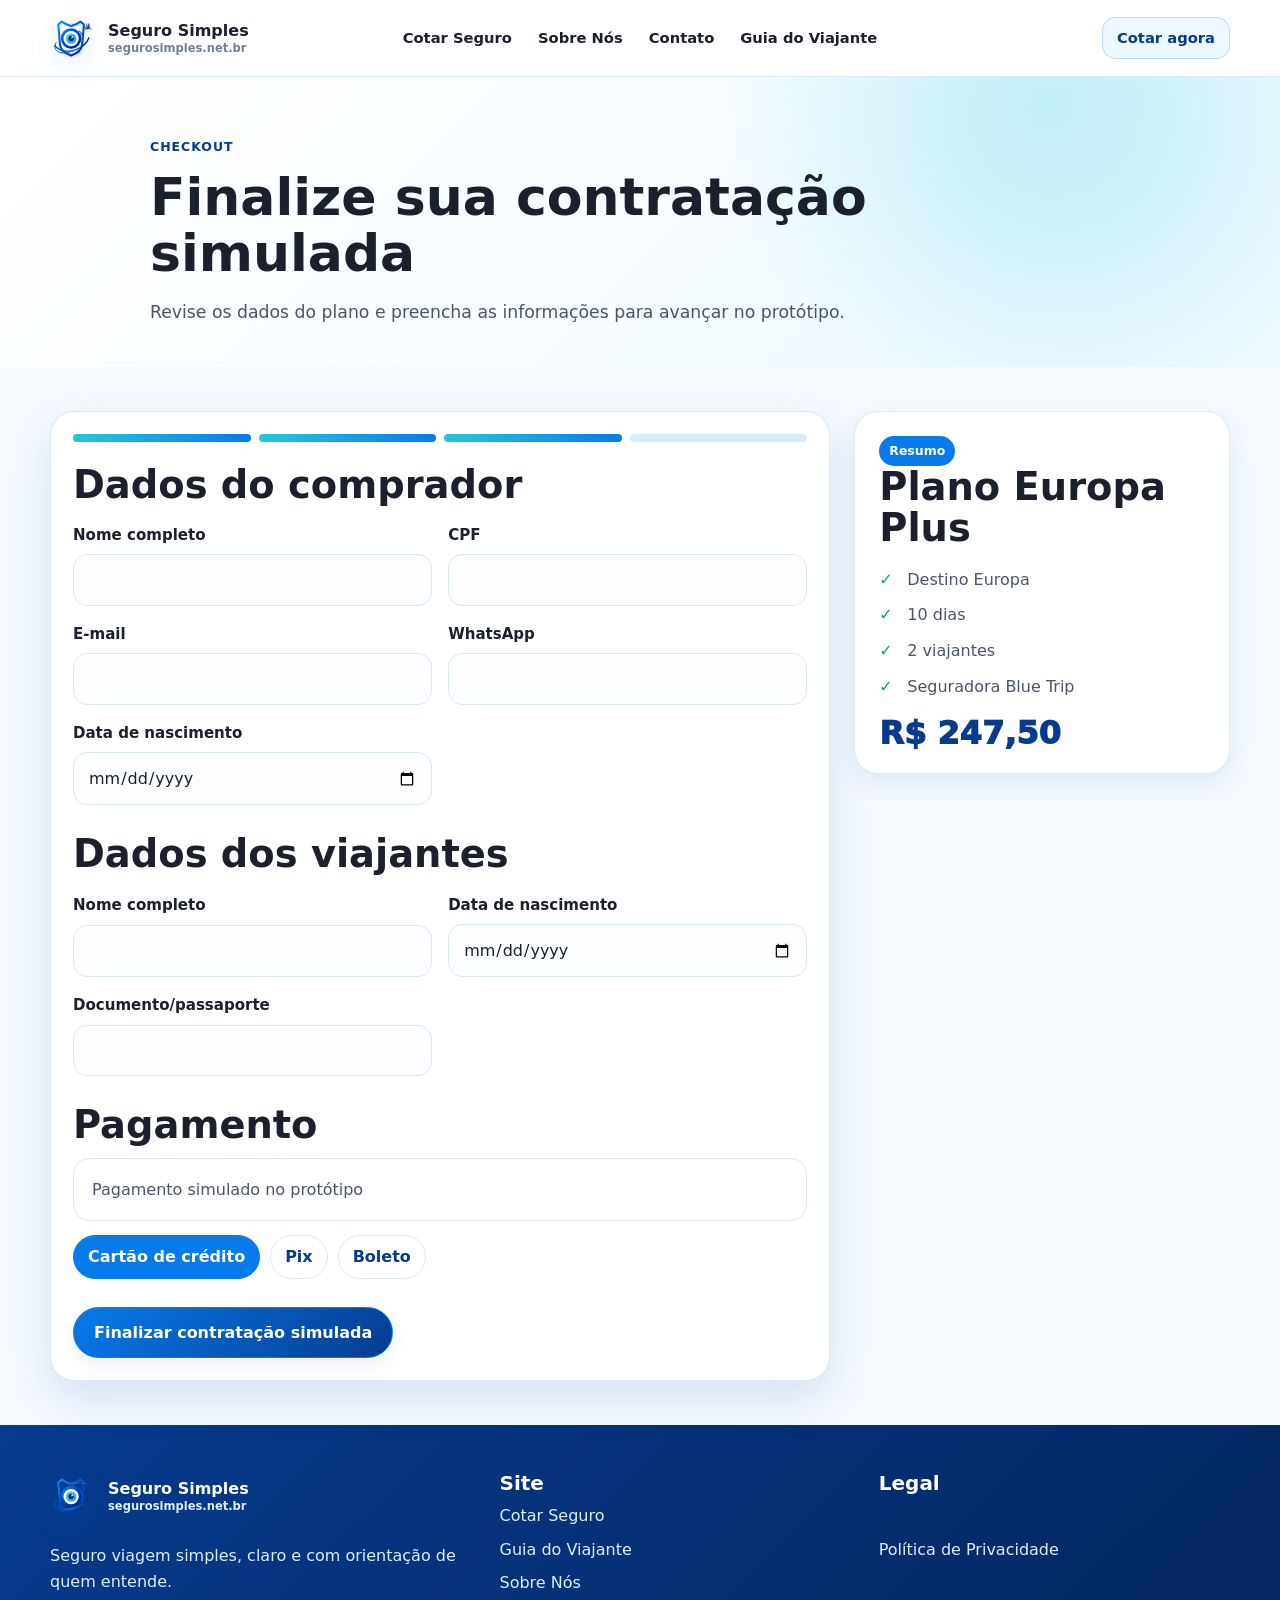
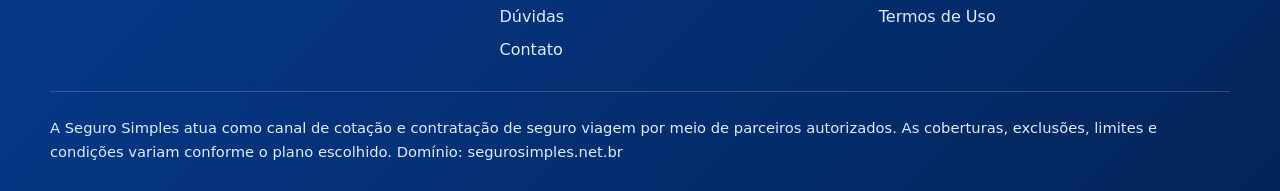
==== commit bcdeafa5: "mudancas de header e imagens" ====
--- a/checkout.html
+++ b/checkout.html
@@ -1,6 +1,6 @@
-<!doctype html><html lang="pt-BR"><head><meta charset="utf-8"><meta name="viewport" content="width=device-width, initial-scale=1"><title>Checkout simulado | Seguro Simples</title><meta name="description" content="Tela visual de checkout simulado para contratação de seguro viagem."><link rel="icon" type="image/svg+xml" href="assets/logo-seguro-simples.svg">
+<!doctype html><html lang="pt-BR"><head><meta charset="utf-8"><meta name="viewport" content="width=device-width, initial-scale=1"><title>Checkout simulado | Seguro Simples</title><meta name="description" content="Tela visual de checkout simulado para contratação de seguro viagem."><link rel="icon" type="image/svg+xml" href="assets/favicon.svg">
   <link rel="stylesheet" href="assets/css/styles.css"></head><body>
-<header class="site-header"><div class="nav-wrap"><a class="brand" href="index.html"><img class="brand-mark" src="assets/logo-seguro-simples.svg" alt="Ícone Seguro Simples"><span class="brand-text"><strong>Seguro Simples</strong><small>segurosimples.net.br</small></span></a><button class="hamburger" type="button" data-menu-toggle aria-label="Abrir menu" aria-expanded="false"><span></span></button><nav class="nav-menu" data-menu><a href="index.html">Início</a><a href="cotacao.html">Cotar Seguro</a><a href="sobre.html">Sobre Nós</a><a href="contato.html">Contato</a><a href="guia.html">Guia do Viajante</a><a class="btn btn-primary btn-small" href="cotacao.html">Cotar agora</a></nav></div></header>
+<header class="site-header"><div class="nav-wrap"><a class="brand" href="index.html"><img class="brand-mark" src="assets/logo-seguro-simples.svg" alt="Ícone Seguro Simples"><span class="brand-text"><strong>Seguro Simples</strong><small>segurosimples.net.br</small></span></a><button class="hamburger" type="button" data-menu-toggle aria-label="Abrir menu" aria-expanded="false"><span></span></button><nav class="nav-menu" data-menu><span class="nav-links"><a href="cotacao.html">Cotar Seguro</a><a href="sobre.html">Sobre Nós</a><a href="contato.html">Contato</a><a href="guia.html">Guia do Viajante</a></span><a class="btn btn-primary btn-small" href="cotacao.html">Cotar agora</a></nav></div></header>
 <main><section class="page-hero"><div class="container"><p class="eyebrow">Checkout</p><h1>Finalize sua contratação simulada</h1><p class="lead">Revise os dados do plano e preencha as informações para avançar no protótipo.</p></div></section>
 <section class="section compact"><div class="container checkout-layout"><form class="form-card" data-redirect-form="confirmacao.html"><div class="progress"><span class="active"></span><span class="active"></span><span class="active"></span><span></span></div><h2>Dados do comprador</h2><div class="form-grid two" style="margin-top:18px"><div class="field"><label for="nomec">Nome completo</label><input id="nomec" required></div><div class="field"><label for="cpf">CPF</label><input id="cpf" required></div><div class="field"><label for="emailc">E-mail</label><input id="emailc" required type="email"></div><div class="field"><label for="wac">WhatsApp</label><input id="wac" required></div><div class="field"><label for="nasc">Data de nascimento</label><input id="nasc" required type="date"></div></div><h2 style="margin-top:28px">Dados dos viajantes</h2><div class="form-grid two" style="margin-top:18px"><div class="field"><label for="viajante">Nome completo</label><input id="viajante" required></div><div class="field"><label for="nascv">Data de nascimento</label><input id="nascv" required type="date"></div><div class="field"><label for="doc">Documento/passaporte</label><input id="doc" required></div></div><h2 style="margin-top:28px">Pagamento</h2><p class="notice" style="margin-top:12px">Pagamento simulado no protótipo</p><div class="filters" style="margin-top:14px"><button class="filter-btn is-active" type="button" data-filter>Cartão de crédito</button><button class="filter-btn" type="button" data-filter>Pix</button><button class="filter-btn" type="button" data-filter>Boleto</button></div><div class="actions"><button class="btn btn-primary" type="submit">Finalizar contratação simulada</button></div></form><aside class="card summary-sticky"><span class="badge blue">Resumo</span><h2>Plano Europa Plus</h2><ul class="feature-list"><li>Destino Europa</li><li>10 dias</li><li>2 viajantes</li><li>Seguradora Blue Trip</li></ul><p class="price" style="margin-top:18px">R$ 247,50</p></aside></div></section></main>
-<footer class="site-footer"><div class="container footer-grid"><div><a class="brand" href="index.html"><img class="brand-mark" src="assets/logo-seguro-simples.svg" alt="Ícone Seguro Simples"><span class="brand-text"><strong>Seguro Simples</strong><small>segurosimples.net.br</small></span></a><p style="margin-top:16px">Seguro viagem simples, claro e com orientação de quem entende.</p></div><div class="footer-links"><h3>Site</h3><a href="index.html">Início</a><a href="cotacao.html">Cotar Seguro</a><a href="guia.html">Guia do Viajante</a><a href="sobre.html">Sobre Nós</a><a href="faq.html">Dúvidas</a><a href="contato.html">Contato</a></div><div class="footer-links"><h3>Legal</h3><a href="privacidade.html">Política de Privacidade</a><a href="termos.html">Termos de Uso</a></div></div><div class="container footer-note">A Seguro Simples atua como canal de cotação e contratação de seguro viagem por meio de parceiros autorizados. As coberturas, exclusões, limites e condições variam conforme o plano escolhido. Domínio: segurosimples.net.br</div></footer><script src="assets/js/main.js"></script></body></html>
+<footer class="site-footer"><div class="container footer-grid"><div><a class="brand" href="index.html"><img class="brand-mark" src="assets/logo-seguro-simples.svg" alt="Ícone Seguro Simples"><span class="brand-text"><strong>Seguro Simples</strong><small>segurosimples.net.br</small></span></a><p style="margin-top:16px">Seguro viagem simples, claro e com orientação de quem entende.</p></div><div class="footer-links"><h3>Site</h3><a href="cotacao.html">Cotar Seguro</a><a href="guia.html">Guia do Viajante</a><a href="sobre.html">Sobre Nós</a><a href="faq.html">Dúvidas</a><a href="contato.html">Contato</a></div><div class="footer-links"><h3>Legal</h3><a href="privacidade.html">Política de Privacidade</a><a href="termos.html">Termos de Uso</a></div></div><div class="container footer-note">A Seguro Simples atua como canal de cotação e contratação de seguro viagem por meio de parceiros autorizados. As coberturas, exclusões, limites e condições variam conforme o plano escolhido. Domínio: segurosimples.net.br</div></footer><script src="assets/js/main.js"></script></body></html>
--- a/assets/css/styles.css
+++ b/assets/css/styles.css
@@ -85,10 +85,13 @@
   transition: background 0.25s ease, border-color 0.25s ease, backdrop-filter 0.25s ease, box-shadow 0.25s ease;
 }
 
-.home-page .site-header:not(.is-scrolled) .brand,
-.home-page .site-header:not(.is-scrolled) .brand-text small,
 .home-page .site-header:not(.is-scrolled) .nav-menu a:not(.btn) {
   color: var(--white);
+}
+
+.home-page .site-header:not(.is-scrolled) .brand {
+  opacity: 0;
+  pointer-events: none;
 }
 
 .home-page .site-header:not(.is-scrolled) .hamburger {
@@ -178,6 +181,10 @@
   display: flex;
 }
 
+.nav-links {
+  display: contents;
+}
+
 .nav-menu a {
   padding: 10px 12px;
   color: var(--dark);
@@ -295,9 +302,9 @@
   min-height: 620px;
   padding: 132px 0 150px;
   background-image:
-    linear-gradient(145deg, rgba(3, 43, 114, 0.82) 0%, rgba(6, 59, 142, 0.74) 46%, rgba(8, 123, 234, 0.58) 100%),
+    linear-gradient(145deg, rgba(3, 24, 67, 0.78) 0%, rgba(6, 59, 142, 0.58) 48%, rgba(8, 123, 234, 0.34) 100%),
     radial-gradient(circle at 18% 18%, rgba(94, 232, 255, 0.18), transparent 28%),
-    url("../Santorini_wave_pattern.webp");
+    url("../hero.webp");
   background-position: center, center, center;
   background-size: cover, cover, cover;
 }
@@ -366,6 +373,29 @@
 
 .hero-actions {
   justify-content: center;
+}
+
+.hero-actions .btn-primary {
+  color: var(--blue-900);
+  border-color: rgba(255, 255, 255, 0.92);
+  background: var(--white);
+  box-shadow: 0 16px 34px rgba(0, 24, 70, 0.26);
+}
+
+.hero-actions .btn-primary:hover {
+  background: #e8fbff;
+}
+
+.hero-actions .btn-secondary {
+  color: var(--white);
+  border-color: rgba(255, 255, 255, 0.28);
+  background: linear-gradient(135deg, var(--blue-700), var(--blue-900));
+  box-shadow: 0 12px 26px rgba(0, 24, 70, 0.22);
+}
+
+.hero-actions .btn-secondary:hover {
+  border-color: rgba(255, 255, 255, 0.48);
+  background: linear-gradient(135deg, var(--blue-500), var(--blue-900));
 }
 
 .santorini-card {
@@ -830,6 +860,32 @@
   border-radius: 50%;
 }
 
+.trust-card {
+  align-self: center;
+  justify-self: center;
+  width: 100%;
+}
+
+.trust-photo {
+  display: block;
+  width: 100%;
+  max-width: 540px;
+  height: clamp(260px, 30vw, 360px);
+  margin-left: auto;
+  object-fit: cover;
+  object-position: center;
+  border-radius: 28px;
+  box-shadow: var(--shadow);
+}
+
+.trust-card h3 {
+  margin-top: 20px;
+}
+
+.trust-card p {
+  margin-top: 10px;
+}
+
 .process-section {
   position: relative;
   overflow: hidden;
@@ -928,78 +984,171 @@
   font-size: 1.05rem;
 }
 
-.benefits-bento {
-  display: grid;
-  gap: 14px;
-}
-
-.bento-card {
+.benefits-showcase {
   position: relative;
-  min-height: 190px;
+  display: grid;
+  gap: 22px;
+  padding: 18px;
   overflow: hidden;
-  padding: 24px;
+  isolation: isolate;
+  border: 1px solid rgba(217, 232, 247, 0.74);
+  border-radius: 34px;
+  background: rgba(255, 255, 255, 0.72);
+  box-shadow: var(--shadow-soft);
+}
+
+.benefits-showcase::before {
+  content: "";
+  position: absolute;
+  z-index: 0;
+  left: -8%;
+  right: -8%;
+  top: 48%;
+  height: 220px;
+  background:
+    linear-gradient(90deg, rgba(38, 198, 218, 0.18), rgba(8, 123, 234, 0.12)),
+    url("../Santorini_wave_pattern.webp");
+  background-size: cover;
+  background-position: center;
+  border-radius: 999px;
+  opacity: 0.7;
+  transform: rotate(-4deg);
+}
+
+.benefit-feature,
+.benefit-mini {
+  position: relative;
+  z-index: 1;
+  overflow: hidden;
   border: 1px solid rgba(217, 232, 247, 0.9);
   border-radius: 28px;
   background: var(--white);
   box-shadow: var(--shadow-soft);
-}
-
-.bento-card::after {
+  transition: transform 0.24s ease, box-shadow 0.24s ease;
+}
+
+.benefit-feature {
+  min-height: 430px;
+  padding: 34px;
+  color: var(--white);
+  background: linear-gradient(135deg, rgba(6, 59, 142, 0.98), rgba(8, 123, 234, 0.9));
+}
+
+.benefit-feature::after {
   content: "";
   position: absolute;
-  right: -52px;
-  bottom: -52px;
-  width: 150px;
-  height: 150px;
-  border-radius: 999px;
-  background: rgba(38, 198, 218, 0.16);
-}
-
-.bento-card h3,
-.bento-card p,
-.bento-card .badge {
+  inset: auto -12% -20% -12%;
+  height: 190px;
+  background: rgba(255, 255, 255, 0.13);
+  clip-path: ellipse(62% 72% at 50% 100%);
+}
+
+.benefit-feature h3,
+.benefit-feature p,
+.benefit-feature .badge,
+.benefit-feature-icon,
+.benefit-link,
+.benefit-mini h3,
+.benefit-mini p,
+.benefit-mini-icon {
   position: relative;
   z-index: 1;
 }
 
-.bento-card h3 {
-  font-size: clamp(1.22rem, 2vw, 1.7rem);
-}
-
-.bento-card p {
-  max-width: 48ch;
+.benefit-feature .badge {
+  color: var(--blue-900);
+  background: var(--aqua);
+}
+
+.benefit-feature-icon {
+  display: grid;
+  place-items: center;
+  width: 66px;
+  height: 66px;
+  margin-top: 42px;
+  margin-bottom: 24px;
+  color: var(--white);
+  font-size: 2rem;
+  font-weight: 900;
+  border: 1px solid rgba(255, 255, 255, 0.22);
+  border-radius: 22px;
+  background: rgba(255, 255, 255, 0.12);
+  backdrop-filter: blur(10px);
+}
+
+.benefit-feature-icon svg {
+  width: 34px;
+  height: 34px;
+}
+
+.benefit-feature h3 {
+  max-width: 12ch;
+  color: var(--white);
+  font-size: clamp(2rem, 4vw, 3.2rem);
+  line-height: 1;
+}
+
+.benefit-feature p {
+  max-width: 42ch;
+  margin-top: 18px;
+  color: #e7f7ff;
+  font-size: 1.08rem;
+}
+
+.benefit-link {
+  display: inline-flex;
+  margin-top: 30px;
+  color: var(--white);
+  font-weight: 900;
+}
+
+.benefit-mini-grid {
+  display: grid;
+  gap: 16px;
+}
+
+.benefit-mini {
+  min-height: 210px;
+  padding: 24px;
+}
+
+.benefit-feature:hover,
+.benefit-mini:hover {
+  transform: translateY(-4px);
+  box-shadow: var(--shadow);
+}
+
+.benefit-mini-icon {
+  display: grid;
+  place-items: center;
+  width: 54px;
+  height: 54px;
+  margin-bottom: 20px;
+  color: var(--blue-700);
+  font-size: 0.9rem;
+  font-weight: 950;
+  border-radius: 18px;
+  background: #edf8ff;
+  transition: color 0.2s ease, background 0.2s ease, transform 0.2s ease;
+}
+
+.benefit-mini-icon svg {
+  width: 25px;
+  height: 25px;
+}
+
+.benefit-mini:hover .benefit-mini-icon {
+  color: var(--white);
+  background: var(--blue-700);
+  transform: scale(1.05);
+}
+
+.benefit-mini h3 {
+  font-size: 1.2rem;
+}
+
+.benefit-mini p {
   margin-top: 10px;
-}
-
-.bento-large {
-  min-height: 320px;
-  color: var(--white);
-  background:
-    linear-gradient(135deg, rgba(6, 59, 142, 0.94), rgba(8, 123, 234, 0.78)),
-    url("../Santorini_wave_pattern.webp");
-  background-size: cover;
-  background-position: center;
-}
-
-.bento-large h3,
-.bento-large p {
-  color: var(--white);
-}
-
-.bento-large p {
-  color: #e7f7ff;
-}
-
-.bento-aqua {
-  background: linear-gradient(135deg, #e8fbff, #ffffff);
-}
-
-.bento-sand {
-  background: linear-gradient(135deg, #fff7e5, #ffffff);
-}
-
-.bento-wide {
-  background: linear-gradient(135deg, #ffffff, #edf8ff);
 }
 
 .destinations-editorial {
@@ -1105,6 +1254,152 @@
   margin-top: 8px;
 }
 
+.final-cta-section {
+  position: relative;
+  overflow: hidden;
+  padding: 88px 0;
+  background:
+    radial-gradient(circle at 18% 18%, rgba(255, 255, 255, 0.74), transparent 24%),
+    radial-gradient(circle at 88% 74%, rgba(38, 198, 218, 0.20), transparent 28%),
+    linear-gradient(135deg, #f4faff, #dff6ff);
+}
+
+.final-cta-card {
+  position: relative;
+  overflow: hidden;
+  padding: clamp(34px, 7vw, 72px);
+  text-align: center;
+  border: 1px solid rgba(255, 255, 255, 0.78);
+  border-radius: 38px;
+  background: rgba(255, 255, 255, 0.88);
+  box-shadow: 0 24px 80px rgba(6, 59, 142, 0.13);
+}
+
+.final-cta-card::before {
+  content: "";
+  position: absolute;
+  top: 0;
+  left: 50%;
+  width: 72%;
+  height: 4px;
+  background: linear-gradient(90deg, transparent, var(--blue-700), var(--aqua), transparent);
+  opacity: 0.45;
+  transform: translateX(-50%);
+}
+
+.final-cta-card::after {
+  content: "";
+  position: absolute;
+  inset: auto -10% -34% -10%;
+  height: 240px;
+  background: linear-gradient(90deg, rgba(38, 198, 218, 0.12), rgba(8, 123, 234, 0.08));
+  border-radius: 999px;
+  opacity: 0.55;
+}
+
+.final-cta-content {
+  position: relative;
+  z-index: 1;
+  max-width: 860px;
+  margin: 0 auto;
+}
+
+.final-cta-badge {
+  display: inline-flex;
+  align-items: center;
+  margin-bottom: 22px;
+  padding: 7px 14px;
+  color: var(--blue-900);
+  font-size: 0.78rem;
+  font-weight: 950;
+  letter-spacing: 0.08em;
+  text-transform: uppercase;
+  border: 1px solid rgba(8, 123, 234, 0.12);
+  border-radius: 999px;
+  background: #edf8ff;
+}
+
+.final-cta-card h2 {
+  max-width: 820px;
+  margin: 0 auto;
+  font-size: clamp(2.05rem, 5vw, 4.4rem);
+  line-height: 1.08;
+}
+
+.final-cta-card h2 span {
+  color: transparent;
+  background: linear-gradient(90deg, var(--blue-700), var(--aqua));
+  -webkit-background-clip: text;
+  background-clip: text;
+}
+
+.final-cta-card p {
+  max-width: 690px;
+  margin: 22px auto 0;
+  font-size: 1.08rem;
+}
+
+.final-cta-actions {
+  display: flex;
+  flex-wrap: wrap;
+  justify-content: center;
+  gap: 14px;
+  margin-top: 34px;
+}
+
+.final-cta-actions .btn {
+  min-height: 54px;
+  padding-inline: 24px;
+}
+
+.final-cta-trust {
+  display: flex;
+  flex-wrap: wrap;
+  align-items: center;
+  justify-content: center;
+  gap: 14px;
+  margin-top: 30px;
+}
+
+.trust-avatars {
+  display: flex;
+}
+
+.trust-avatars span {
+  display: grid;
+  place-items: center;
+  width: 42px;
+  height: 42px;
+  margin-left: -10px;
+  color: var(--blue-900);
+  font-size: 0.78rem;
+  font-weight: 950;
+  border: 2px solid var(--white);
+  border-radius: 999px;
+  background: #e8fbff;
+  box-shadow: 0 8px 18px rgba(6, 59, 142, 0.10);
+}
+
+.trust-avatars span:first-child {
+  margin-left: 0;
+}
+
+.trust-avatars span:nth-child(2) {
+  background: #edf8ff;
+}
+
+.trust-avatars span:nth-child(3) {
+  background: var(--sand);
+}
+
+.final-cta-trust p {
+  max-width: none;
+  margin: 0;
+  color: var(--muted);
+  font-size: 0.96rem;
+  font-weight: 700;
+}
+
 .checkout-layout {
   display: grid;
   gap: 24px;
@@ -1188,18 +1483,14 @@
     min-height: 360px;
   }
 
-  .benefits-bento {
-    grid-template-columns: repeat(4, minmax(0, 1fr));
-    grid-auto-rows: minmax(180px, auto);
-  }
-
-  .bento-large {
-    grid-column: span 2;
-    grid-row: span 2;
-  }
-
-  .bento-wide {
-    grid-column: span 2;
+  .benefits-showcase {
+    grid-template-columns: minmax(0, 0.9fr) minmax(0, 1.1fr);
+    gap: 18px;
+    padding: 20px;
+  }
+
+  .benefit-mini-grid {
+    grid-template-columns: repeat(2, minmax(0, 1fr));
   }
 
   .destinations-editorial {
@@ -1208,6 +1499,23 @@
 
   .faq-preview {
     grid-template-columns: repeat(2, minmax(0, 1fr));
+  }
+
+  .trust-grid {
+    align-items: center;
+    gap: clamp(34px, 5vw, 72px);
+  }
+
+  .trust-copy {
+    max-width: 610px;
+  }
+
+  .trust-copy .lead {
+    max-width: 590px;
+  }
+
+  .trust-copy .lead + .lead {
+    margin-top: 24px;
   }
 }
 
@@ -1232,6 +1540,41 @@
     font-size: 0.92rem;
   }
 
+  .nav-wrap {
+    display: grid;
+    grid-template-columns: minmax(180px, 1fr) auto minmax(180px, 1fr);
+  }
+
+  .brand {
+    grid-column: 1;
+    grid-row: 1;
+    justify-self: start;
+  }
+
+  .nav-menu {
+    display: grid;
+    grid-column: 1 / -1;
+    grid-row: 1;
+    grid-template-columns: minmax(180px, 1fr) auto minmax(180px, 1fr);
+    width: 100%;
+    pointer-events: none;
+  }
+
+  .nav-links {
+    display: flex;
+    grid-column: 2;
+    align-items: center;
+    justify-content: center;
+    gap: 2px;
+    pointer-events: auto;
+  }
+
+  .nav-menu .btn-primary {
+    grid-column: 3;
+    justify-self: end;
+    pointer-events: auto;
+  }
+
   .home-page .site-header:not(.is-scrolled) .nav-menu a:not(.btn):hover,
   .home-page .site-header:not(.is-scrolled) .nav-menu a:not(.btn).active {
     color: var(--white);
